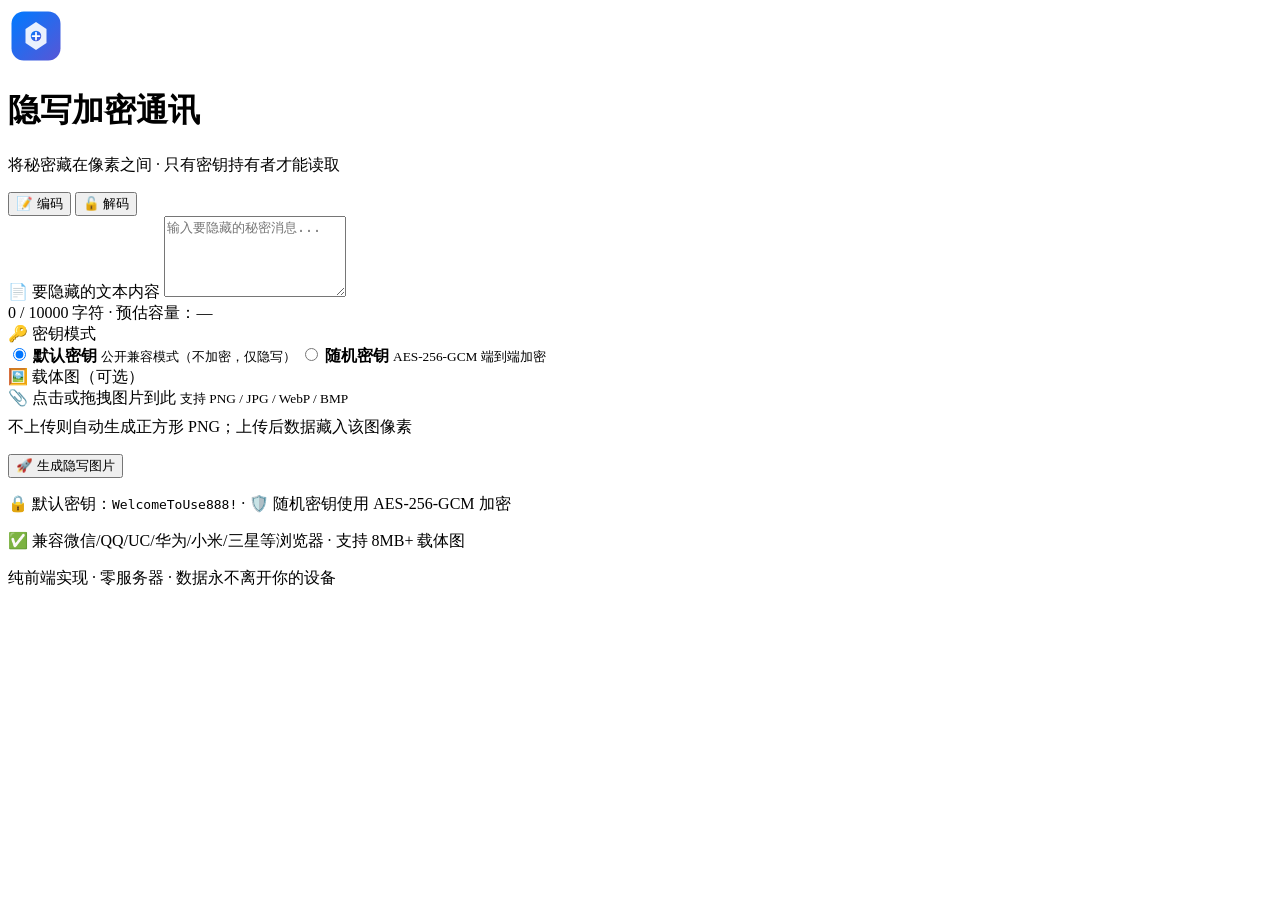
==== index.html @ 0b5b9cfe "🚀 添加 index.html" ====
<!DOCTYPE html>
<html lang="zh-CN">
<head>
    <meta charset="UTF-8">

    <!-- ===== 核心 Viewport（兼容 iOS + Android） ===== -->
    <meta name="viewport" content="width=device-width, initial-scale=1.0, viewport-fit=cover, maximum-scale=5.0, user-scalable=yes">

    <!-- ===== iOS Safari ===== -->
    <meta name="apple-mobile-web-app-capable" content="yes">
    <meta name="apple-mobile-web-app-status-bar-style" content="black-translucent">
    <meta name="apple-mobile-web-app-title" content="隐写工具">
    <meta name="format-detection" content="telephone=no, email=no, address=no">

    <!-- ===== Android Chrome ===== -->
    <meta name="mobile-web-app-capable" content="yes">
    <meta name="theme-color" content="#007AFF" media="(prefers-color-scheme: light)">
    <meta name="theme-color" content="#000000" media="(prefers-color-scheme: dark)">
    <meta name="color-scheme" content="light dark">
    <meta name="application-name" content="隐写加密通讯">
    <meta name="msapplication-TileColor" content="#007AFF">

    <!-- ===== 描述 ===== -->
    <meta name="description" content="将文本数据隐藏到图片像素中的 Web 工具，通过密钥签名体系实现私密通讯">
    <meta name="keywords" content="隐写术,steganography,图片隐写,加密通讯,LSB,AES加密">

    <!-- ===== Open Graph ===== -->
    <meta property="og:title" content="🔐 隐写加密通讯工具">
    <meta property="og:description" content="将秘密藏在像素之间 · 只有密钥持有者才能读取">
    <meta property="og:type" content="website">

    <title>🔐 隐写加密通讯工具</title>

    <!-- ===== PWA 图标 ===== -->
    <link rel="apple-touch-icon" sizes="180x180" href="assets/icon-192.png">
    <link rel="icon" type="image/svg+xml" href="assets/favicon.svg">
    <link rel="alternate icon" type="image/x-icon" href="assets/favicon.ico">
    <link rel="manifest" href="manifest.json">
    <link rel="mask-icon" href="assets/favicon.svg" color="#007AFF">

    <!-- ===== 预加载关键资源 ===== -->
    <link rel="preload" href="css/style.css" as="style">
    <link rel="preload" href="js/crypto.js" as="script">
    <link rel="preload" href="js/stego.js" as="script">
    <link rel="preload" href="js/app.js" as="script">

    <!-- ===== 样式 ===== -->
    <link rel="stylesheet" href="css/style.css">

    <!-- ===== 无脚本降级 ===== -->
    <noscript>
        <style>
            .container::before {
                content: "⚠️ 本工具需要 JavaScript 才能运行，请启用 JavaScript 后刷新页面。";
                display: block;
                padding: 20px;
                background: rgba(255,59,48,0.1);
                border: 2px solid rgba(255,59,48,0.3);
                border-radius: 16px;
                color: #FF3B30;
                font-weight: 600;
                text-align: center;
                margin-bottom: 20px;
            }
            .tabs, .panel { display: none !important; }
        </style>
    </noscript>
</head>
<body>
    <!-- 动态背景光晕 -->
    <div class="ambient-bg" aria-hidden="true">
        <div class="orb orb-1"></div>
        <div class="orb orb-2"></div>
        <div class="orb orb-3"></div>
    </div>

    <main class="container safe-area-top safe-area-bottom">
        <!-- 头部 -->
        <header class="hero">
            <div class="app-icon" aria-hidden="true">
                <svg viewBox="0 0 64 64" width="56" height="56" fill="none" xmlns="http://www.w3.org/2000/svg">
                    <defs>
                        <linearGradient id="iconGrad" x1="0%" y1="0%" x2="100%" y2="100%">
                            <stop offset="0%" style="stop-color:#007AFF"/>
                            <stop offset="100%" style="stop-color:#5856D6"/>
                        </linearGradient>
                    </defs>
                    <rect x="4" y="4" width="56" height="56" rx="14" fill="url(#iconGrad)"/>
                    <path d="M32 16L44 24V40L32 48L20 40V24L32 16Z" fill="rgba(255,255,255,0.9)"/>
                    <circle cx="32" cy="32" r="6" fill="url(#iconGrad)"/>
                    <path d="M32 28V36M28 32H36" stroke="white" stroke-width="2" stroke-linecap="round"/>
                </svg>
            </div>
            <h1>隐写加密通讯</h1>
            <p class="subtitle">将秘密藏在像素之间 · 只有密钥持有者才能读取</p>
        </header>

        <!-- Tab 切换 -->
        <nav class="tabs glass-card" role="tablist" aria-label="功能切换">
            <button class="tab-btn active" data-tab="encode" role="tab" aria-selected="true" aria-controls="panel-encode">
                <span class="tab-icon" aria-hidden="true">📝</span>
                <span class="tab-label">编码</span>
            </button>
            <button class="tab-btn" data-tab="decode" role="tab" aria-selected="false" aria-controls="panel-decode">
                <span class="tab-icon" aria-hidden="true">🔓</span>
                <span class="tab-label">解码</span>
            </button>
        </nav>

        <!-- ===== 编码面板 ===== -->
        <section class="panel active" id="panel-encode" role="tabpanel" aria-labelledby="tab-encode">
            <!-- 消息输入 -->
            <div class="glass-card form-section">
                <div class="form-group">
                    <label for="encode-text">
                        <span class="label-icon" aria-hidden="true">📄</span> 要隐藏的文本内容
                    </label>
                    <textarea id="encode-text" rows="5" placeholder="输入要隐藏的秘密消息..." maxlength="10000" spellcheck="false" autocomplete="off" autocorrect="off" autocapitalize="off"></textarea>
                    <div class="char-count">
                        <span id="char-count">0</span> / <span id="char-max">10000</span> 字符
                        · 预估容量：<span id="capacity-hint">—</span>
                    </div>
                </div>
            </div>

            <!-- 密钥模式 -->
            <div class="glass-card form-section">
                <div class="form-group">
                    <label>
                        <span class="label-icon" aria-hidden="true">🔑</span> 密钥模式
                    </label>
                    <div class="radio-group" role="radiogroup">
                        <label class="radio-item" for="key-default">
                            <input type="radio" name="key-mode" id="key-default" value="default" checked>
                            <span class="radio-text">
                                <strong>默认密钥</strong>
                                <small>公开兼容模式（不加密，仅隐写）</small>
                            </span>
                        </label>
                        <label class="radio-item" for="key-random">
                            <input type="radio" name="key-mode" id="key-random" value="random">
                            <span class="radio-text">
                                <strong>随机密钥</strong>
                                <small>AES-256-GCM 端到端加密</small>
                            </span>
                        </label>
                    </div>
                </div>

                <!-- 随机密钥区域 -->
                <div class="random-key-area" id="random-key-area" hidden>
                    <div class="key-row">
                        <input type="text" id="random-key-value" placeholder="点击生成密钥" readonly autocomplete="off">
                        <button class="btn btn-secondary" id="btn-generate-key" type="button">
                            <span class="btn-icon" aria-hidden="true">🎲</span> 生成
                        </button>
                        <button class="btn btn-secondary" id="btn-copy-key" type="button">
                            <span class="btn-icon" aria-hidden="true">📋</span> 复制
                        </button>
                    </div>
                    <p class="hint">
                        <span class="hint-icon" aria-hidden="true">⚠️</span>
                        请妥善保存此密钥，解密时必须使用相同的密钥。丢失密钥 = 永远无法恢复数据。
                    </p>
                </div>
            </div>

            <!-- 载体图 -->
            <div class="glass-card form-section">
                <div class="form-group">
                    <label>
                        <span class="label-icon" aria-hidden="true">🖼️</span> 载体图（可选）
                    </label>
                    <div class="upload-area" id="carrier-upload" tabindex="0" role="button" aria-label="上传载体图片，点击或拖拽到此处">
                        <div class="upload-placeholder" id="carrier-placeholder">
                            <span class="upload-icon" aria-hidden="true">📎</span>
                            <span class="upload-text">点击或拖拽图片到此</span>
                            <small class="upload-hint">支持 PNG / JPG / WebP / BMP</small>
                        </div>
                        <div class="upload-preview" id="carrier-preview" hidden>
                            <img id="carrier-thumb" alt="载体图预览">
                            <button class="btn-remove" id="btn-remove-carrier" aria-label="移除图片" type="button">✕</button>
                        </div>
                        <input type="file" id="carrier-file" accept="image/png,image/jpeg,image/webp,image/bmp,image/gif" hidden>
                    </div>
                    <p class="hint" style="color: var(--text-secondary); margin-top: 8px;">
                        不上传则自动生成正方形 PNG；上传后数据藏入该图像素
                    </p>
                    <!-- 容量信息 -->
                    <div class="capacity-info" id="capacity-info" hidden>
                        <span class="capacity-label">📊 图片容量：</span>
                        <span class="capacity-value" id="capacity-value">—</span>
                    </div>
                </div>
            </div>

            <!-- 编码按钮 -->
            <button class="btn btn-primary btn-block btn-encode" id="btn-encode" type="button">
                <span class="btn-icon" aria-hidden="true">🚀</span>
                <span class="btn-text">生成隐写图片</span>
            </button>

            <!-- 编码错误 -->
            <div class="error-area" id="encode-error" hidden role="alert"></div>

            <!-- 编码结果 -->
            <div class="glass-card result-area" id="encode-result" hidden>
                <h3>
                    <span aria-hidden="true">✅</span> 生成成功
                </h3>
                <div class="preview-box">
                    <img id="result-preview" alt="生成的隐写图片">
                </div>
                <p class="preview-hint" id="result-hint"></p>
                <div class="result-info" id="result-info"></div>
                <!-- 微信保存提示（仅微信中显示） -->
                <div class="wechat-save-tip" id="wechat-save-tip" hidden>
                    <span aria-hidden="true">💡</span>
                    <strong>微信保存方法：</strong>点击「保存图片」→ 右上角「在浏览器打开」→ 长按图片 → 「保存到相册」
                </div>
                <div class="action-row">
                    <a class="btn btn-primary" id="btn-download" rel="noopener">
                        <span class="btn-icon" aria-hidden="true">💾</span> 保存图片
                    </a>
                    <button class="btn btn-secondary" id="btn-share" hidden type="button">
                        <span class="btn-icon" aria-hidden="true">📤</span> 分享
                    </button>
                </div>
            </div>
        </section>

        <!-- ===== 解码面板 ===== -->
        <section class="panel" id="panel-decode" role="tabpanel" aria-labelledby="tab-decode" hidden>
            <!-- 上传隐写图片 -->
            <div class="glass-card form-section">
                <div class="form-group">
                    <label>
                        <span class="label-icon" aria-hidden="true">🖼️</span> 上传隐写图片
                    </label>
                    <div class="upload-area" id="decode-upload" tabindex="0" role="button" aria-label="上传隐写图片，点击或拖拽到此处">
                        <div class="upload-placeholder" id="decode-placeholder">
                            <span class="upload-icon" aria-hidden="true">📎</span>
                            <span class="upload-text">点击或拖拽隐写图片到此</span>
                            <small class="upload-hint">支持 PNG / JPG / WebP / BMP</small>
                        </div>
                        <div class="upload-preview" id="decode-preview" hidden>
                            <img id="decode-thumb" alt="隐写图片预览">
                            <button class="btn-remove" id="btn-remove-decode" aria-label="移除图片" type="button">✕</button>
                        </div>
                        <input type="file" id="decode-file" accept="image/png,image/jpeg,image/webp,image/bmp,image/gif" hidden>
                    </div>
                </div>
            </div>

            <!-- 密钥输入 -->
            <div class="glass-card form-section">
                <div class="form-group">
                    <label for="decode-key">
                        <span class="label-icon" aria-hidden="true">🔑</span> 密钥（随机密钥模式时必填）
                    </label>
                    <input type="password" id="decode-key" placeholder="如果是随机密钥加密，请输入密钥" autocomplete="off" autocorrect="off" autocapitalize="off">
                </div>
            </div>

            <!-- 解码按钮 -->
            <button class="btn btn-primary btn-block btn-decode" id="btn-decode" type="button">
                <span class="btn-icon" aria-hidden="true">🔍</span>
                <span class="btn-text">开始解析</span>
            </button>

            <!-- 解码错误 -->
            <div class="error-area" id="decode-error" hidden role="alert"></div>

            <!-- 解码结果 -->
            <div class="glass-card result-area" id="decode-result" hidden>
                <h3>
                    <span aria-hidden="true">✅</span> 解析成功
                </h3>
                <div class="text-output-box">
                    <textarea id="decoded-text" rows="6" readonly placeholder="解密后的文本将显示在这里..."></textarea>
                </div>
                <div class="action-row">
                    <button class="btn btn-primary" id="btn-copy-text" type="button">
                        <span class="btn-icon" aria-hidden="true">📋</span> 复制文本
                    </button>
                </div>
            </div>
        </section>

        <!-- Footer -->
        <footer>
            <p>
                <span class="footer-icon" aria-hidden="true">🔒</span>
                默认密钥：<code>WelcomeToUse888!</code>
                <span class="footer-sep">·</span>
                <span class="footer-icon" aria-hidden="true">🛡️</span>
                随机密钥使用 AES-256-GCM 加密
            </p>
            <p class="footer-meta">
                ✅ 兼容微信/QQ/UC/华为/小米/三星等浏览器 · 支持 8MB+ 载体图
            </p>
            <p class="footer-meta">
                纯前端实现 · 零服务器 · 数据永不离开你的设备
            </p>
        </footer>
    </main>

    <!-- Toast 容器 -->
    <div class="toast-container" id="toast-container" aria-live="polite" aria-atomic="true"></div>

    <!-- 加载中遮罩 -->
    <div class="loading-overlay" id="loading-overlay" hidden role="dialog" aria-label="处理中">
        <div class="loading-spinner" aria-hidden="true"></div>
        <p class="loading-text" id="loading-text">处理中...</p>
    </div>

    <!-- Scripts（defer 保证顺序执行） -->
    <script src="js/crypto.js" defer></script>
    <script src="js/stego.js" defer></script>
    <script src="js/app.js" defer></script>
</body>
</html>
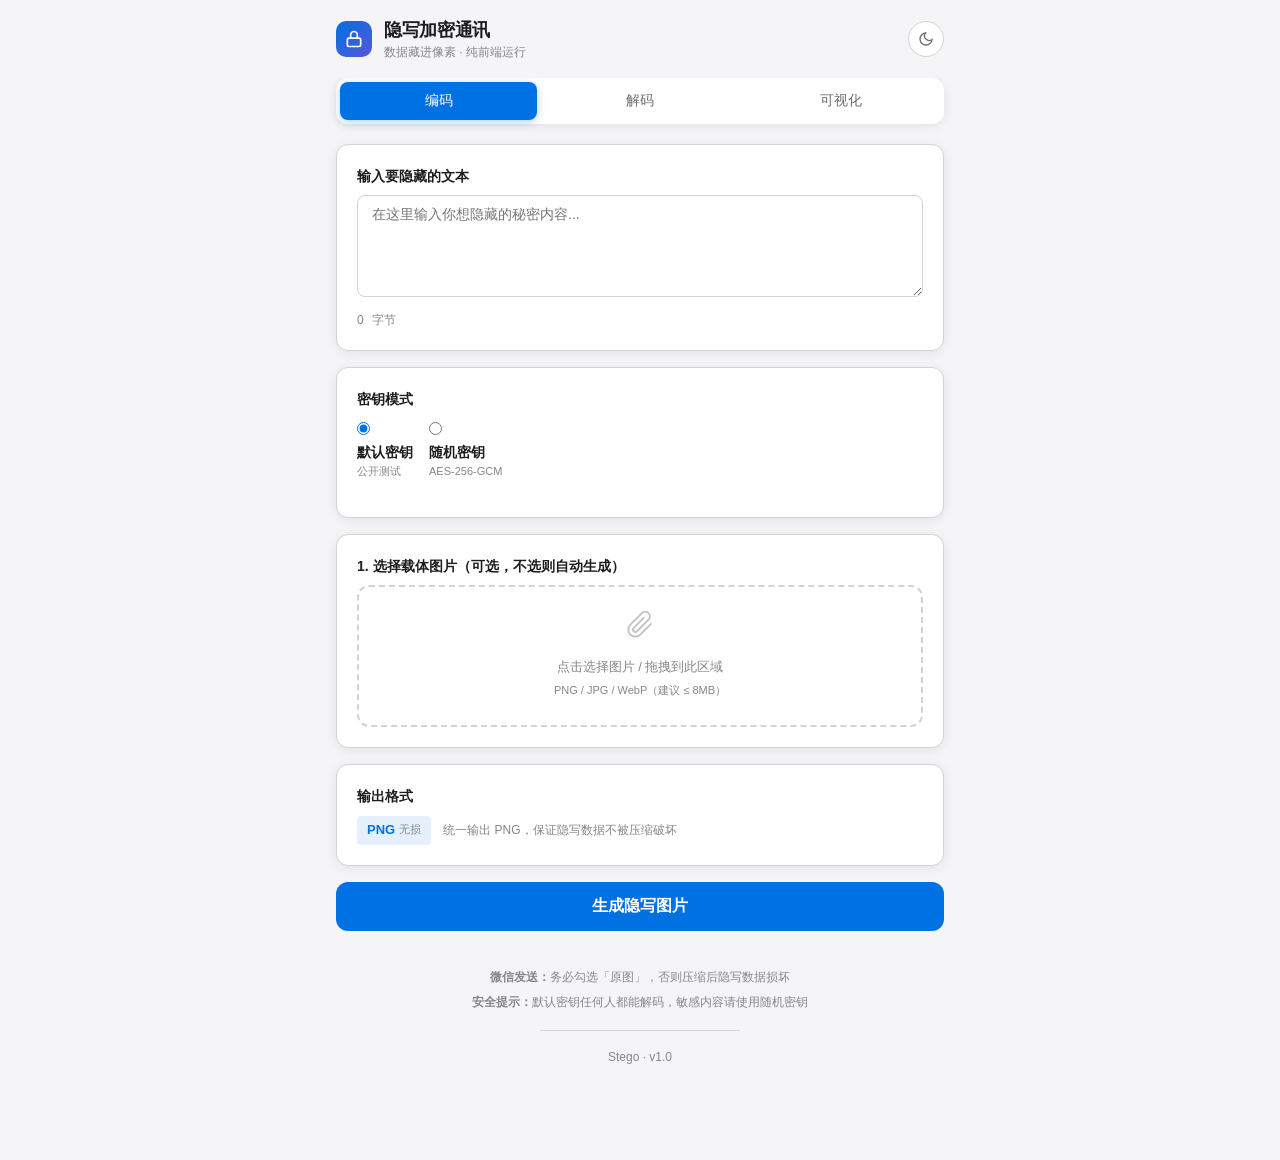
==== commit ba3060bf: "feat: complete rewrite v1.0 — clean architecture, data URL fallback, original download, Apple UI Com" ====
--- a/index.html
+++ b/index.html
@@ -1,322 +1,207 @@
 <!DOCTYPE html>
 <html lang="zh-CN">
 <head>
-    <meta charset="UTF-8">
-
-    <!-- ===== 核心 Viewport（兼容 iOS + Android） ===== -->
-    <meta name="viewport" content="width=device-width, initial-scale=1.0, viewport-fit=cover, maximum-scale=5.0, user-scalable=yes">
-
-    <!-- ===== iOS Safari ===== -->
-    <meta name="apple-mobile-web-app-capable" content="yes">
-    <meta name="apple-mobile-web-app-status-bar-style" content="black-translucent">
-    <meta name="apple-mobile-web-app-title" content="隐写工具">
-    <meta name="format-detection" content="telephone=no, email=no, address=no">
-
-    <!-- ===== Android Chrome ===== -->
-    <meta name="mobile-web-app-capable" content="yes">
-    <meta name="theme-color" content="#007AFF" media="(prefers-color-scheme: light)">
-    <meta name="theme-color" content="#000000" media="(prefers-color-scheme: dark)">
-    <meta name="color-scheme" content="light dark">
-    <meta name="application-name" content="隐写加密通讯">
-    <meta name="msapplication-TileColor" content="#007AFF">
-
-    <!-- ===== 描述 ===== -->
-    <meta name="description" content="将文本数据隐藏到图片像素中的 Web 工具，通过密钥签名体系实现私密通讯">
-    <meta name="keywords" content="隐写术,steganography,图片隐写,加密通讯,LSB,AES加密">
-
-    <!-- ===== Open Graph ===== -->
-    <meta property="og:title" content="🔐 隐写加密通讯工具">
-    <meta property="og:description" content="将秘密藏在像素之间 · 只有密钥持有者才能读取">
-    <meta property="og:type" content="website">
-
-    <title>🔐 隐写加密通讯工具</title>
-
-    <!-- ===== PWA 图标 ===== -->
-    <link rel="apple-touch-icon" sizes="180x180" href="assets/icon-192.png">
-    <link rel="icon" type="image/svg+xml" href="assets/favicon.svg">
-    <link rel="alternate icon" type="image/x-icon" href="assets/favicon.ico">
-    <link rel="manifest" href="manifest.json">
-    <link rel="mask-icon" href="assets/favicon.svg" color="#007AFF">
-
-    <!-- ===== 预加载关键资源 ===== -->
-    <link rel="preload" href="css/style.css" as="style">
-    <link rel="preload" href="js/crypto.js" as="script">
-    <link rel="preload" href="js/stego.js" as="script">
-    <link rel="preload" href="js/app.js" as="script">
-
-    <!-- ===== 样式 ===== -->
-    <link rel="stylesheet" href="css/style.css">
-
-    <!-- ===== 无脚本降级 ===== -->
-    <noscript>
-        <style>
-            .container::before {
-                content: "⚠️ 本工具需要 JavaScript 才能运行，请启用 JavaScript 后刷新页面。";
-                display: block;
-                padding: 20px;
-                background: rgba(255,59,48,0.1);
-                border: 2px solid rgba(255,59,48,0.3);
-                border-radius: 16px;
-                color: #FF3B30;
-                font-weight: 600;
-                text-align: center;
-                margin-bottom: 20px;
-            }
-            .tabs, .panel { display: none !important; }
-        </style>
-    </noscript>
+<meta charset="UTF-8">
+<meta name="viewport" content="width=device-width, initial-scale=1.0, maximum-scale=5.0, viewport-fit=cover">
+<meta name="theme-color" content="#f5f5f7" media="(prefers-color-scheme: light)">
+<meta name="theme-color" content="#000000" media="(prefers-color-scheme: dark)">
+<meta name="description" content="把秘密文本藏进图片像素，纯前端运行，数据不出浏览器">
+<meta name="apple-mobile-web-app-capable" content="yes">
+<meta name="apple-mobile-web-app-status-bar-style" content="black-translucent">
+<title>隐写加密通讯</title>
+<link rel="icon" href="icons/favicon.svg" type="image/svg+xml">
+<link rel="apple-touch-icon" href="icons/icon-192.png">
+<link rel="stylesheet" href="css/style.css">
 </head>
 <body>
-    <!-- 动态背景光晕 -->
-    <div class="ambient-bg" aria-hidden="true">
-        <div class="orb orb-1"></div>
-        <div class="orb orb-2"></div>
-        <div class="orb orb-3"></div>
-    </div>
-
-    <main class="container safe-area-top safe-area-bottom">
-        <!-- 头部 -->
-        <header class="hero">
-            <div class="app-icon" aria-hidden="true">
-                <svg viewBox="0 0 64 64" width="56" height="56" fill="none" xmlns="http://www.w3.org/2000/svg">
-                    <defs>
-                        <linearGradient id="iconGrad" x1="0%" y1="0%" x2="100%" y2="100%">
-                            <stop offset="0%" style="stop-color:#007AFF"/>
-                            <stop offset="100%" style="stop-color:#5856D6"/>
-                        </linearGradient>
-                    </defs>
-                    <rect x="4" y="4" width="56" height="56" rx="14" fill="url(#iconGrad)"/>
-                    <path d="M32 16L44 24V40L32 48L20 40V24L32 16Z" fill="rgba(255,255,255,0.9)"/>
-                    <circle cx="32" cy="32" r="6" fill="url(#iconGrad)"/>
-                    <path d="M32 28V36M28 32H36" stroke="white" stroke-width="2" stroke-linecap="round"/>
-                </svg>
-            </div>
-            <h1>隐写加密通讯</h1>
-            <p class="subtitle">将秘密藏在像素之间 · 只有密钥持有者才能读取</p>
-        </header>
-
-        <!-- Tab 切换 -->
-        <nav class="tabs glass-card" role="tablist" aria-label="功能切换">
-            <button class="tab-btn active" data-tab="encode" role="tab" aria-selected="true" aria-controls="panel-encode">
-                <span class="tab-icon" aria-hidden="true">📝</span>
-                <span class="tab-label">编码</span>
-            </button>
-            <button class="tab-btn" data-tab="decode" role="tab" aria-selected="false" aria-controls="panel-decode">
-                <span class="tab-icon" aria-hidden="true">🔓</span>
-                <span class="tab-label">解码</span>
-            </button>
-        </nav>
-
-        <!-- ===== 编码面板 ===== -->
-        <section class="panel active" id="panel-encode" role="tabpanel" aria-labelledby="tab-encode">
-            <!-- 消息输入 -->
-            <div class="glass-card form-section">
-                <div class="form-group">
-                    <label for="encode-text">
-                        <span class="label-icon" aria-hidden="true">📄</span> 要隐藏的文本内容
-                    </label>
-                    <textarea id="encode-text" rows="5" placeholder="输入要隐藏的秘密消息..." maxlength="10000" spellcheck="false" autocomplete="off" autocorrect="off" autocapitalize="off"></textarea>
-                    <div class="char-count">
-                        <span id="char-count">0</span> / <span id="char-max">10000</span> 字符
-                        · 预估容量：<span id="capacity-hint">—</span>
-                    </div>
-                </div>
-            </div>
-
-            <!-- 密钥模式 -->
-            <div class="glass-card form-section">
-                <div class="form-group">
-                    <label>
-                        <span class="label-icon" aria-hidden="true">🔑</span> 密钥模式
-                    </label>
-                    <div class="radio-group" role="radiogroup">
-                        <label class="radio-item" for="key-default">
-                            <input type="radio" name="key-mode" id="key-default" value="default" checked>
-                            <span class="radio-text">
-                                <strong>默认密钥</strong>
-                                <small>公开兼容模式（不加密，仅隐写）</small>
-                            </span>
-                        </label>
-                        <label class="radio-item" for="key-random">
-                            <input type="radio" name="key-mode" id="key-random" value="random">
-                            <span class="radio-text">
-                                <strong>随机密钥</strong>
-                                <small>AES-256-GCM 端到端加密</small>
-                            </span>
-                        </label>
-                    </div>
-                </div>
-
-                <!-- 随机密钥区域 -->
-                <div class="random-key-area" id="random-key-area" hidden>
-                    <div class="key-row">
-                        <input type="text" id="random-key-value" placeholder="点击生成密钥" readonly autocomplete="off">
-                        <button class="btn btn-secondary" id="btn-generate-key" type="button">
-                            <span class="btn-icon" aria-hidden="true">🎲</span> 生成
-                        </button>
-                        <button class="btn btn-secondary" id="btn-copy-key" type="button">
-                            <span class="btn-icon" aria-hidden="true">📋</span> 复制
-                        </button>
-                    </div>
-                    <p class="hint">
-                        <span class="hint-icon" aria-hidden="true">⚠️</span>
-                        请妥善保存此密钥，解密时必须使用相同的密钥。丢失密钥 = 永远无法恢复数据。
-                    </p>
-                </div>
-            </div>
-
-            <!-- 载体图 -->
-            <div class="glass-card form-section">
-                <div class="form-group">
-                    <label>
-                        <span class="label-icon" aria-hidden="true">🖼️</span> 载体图（可选）
-                    </label>
-                    <div class="upload-area" id="carrier-upload" tabindex="0" role="button" aria-label="上传载体图片，点击或拖拽到此处">
-                        <div class="upload-placeholder" id="carrier-placeholder">
-                            <span class="upload-icon" aria-hidden="true">📎</span>
-                            <span class="upload-text">点击或拖拽图片到此</span>
-                            <small class="upload-hint">支持 PNG / JPG / WebP / BMP</small>
-                        </div>
-                        <div class="upload-preview" id="carrier-preview" hidden>
-                            <img id="carrier-thumb" alt="载体图预览">
-                            <button class="btn-remove" id="btn-remove-carrier" aria-label="移除图片" type="button">✕</button>
-                        </div>
-                        <input type="file" id="carrier-file" accept="image/png,image/jpeg,image/webp,image/bmp,image/gif" hidden>
-                    </div>
-                    <p class="hint" style="color: var(--text-secondary); margin-top: 8px;">
-                        不上传则自动生成正方形 PNG；上传后数据藏入该图像素
-                    </p>
-                    <!-- 容量信息 -->
-                    <div class="capacity-info" id="capacity-info" hidden>
-                        <span class="capacity-label">📊 图片容量：</span>
-                        <span class="capacity-value" id="capacity-value">—</span>
-                    </div>
-                </div>
-            </div>
-
-            <!-- 编码按钮 -->
-            <button class="btn btn-primary btn-block btn-encode" id="btn-encode" type="button">
-                <span class="btn-icon" aria-hidden="true">🚀</span>
-                <span class="btn-text">生成隐写图片</span>
-            </button>
-
-            <!-- 编码错误 -->
-            <div class="error-area" id="encode-error" hidden role="alert"></div>
-
-            <!-- 编码结果 -->
-            <div class="glass-card result-area" id="encode-result" hidden>
-                <h3>
-                    <span aria-hidden="true">✅</span> 生成成功
-                </h3>
-                <div class="preview-box">
-                    <img id="result-preview" alt="生成的隐写图片">
-                </div>
-                <p class="preview-hint" id="result-hint"></p>
-                <div class="result-info" id="result-info"></div>
-                <!-- 微信保存提示（仅微信中显示） -->
-                <div class="wechat-save-tip" id="wechat-save-tip" hidden>
-                    <span aria-hidden="true">💡</span>
-                    <strong>微信保存方法：</strong>点击「保存图片」→ 右上角「在浏览器打开」→ 长按图片 → 「保存到相册」
-                </div>
-                <div class="action-row">
-                    <a class="btn btn-primary" id="btn-download" rel="noopener">
-                        <span class="btn-icon" aria-hidden="true">💾</span> 保存图片
-                    </a>
-                    <button class="btn btn-secondary" id="btn-share" hidden type="button">
-                        <span class="btn-icon" aria-hidden="true">📤</span> 分享
-                    </button>
-                </div>
-            </div>
-        </section>
-
-        <!-- ===== 解码面板 ===== -->
-        <section class="panel" id="panel-decode" role="tabpanel" aria-labelledby="tab-decode" hidden>
-            <!-- 上传隐写图片 -->
-            <div class="glass-card form-section">
-                <div class="form-group">
-                    <label>
-                        <span class="label-icon" aria-hidden="true">🖼️</span> 上传隐写图片
-                    </label>
-                    <div class="upload-area" id="decode-upload" tabindex="0" role="button" aria-label="上传隐写图片，点击或拖拽到此处">
-                        <div class="upload-placeholder" id="decode-placeholder">
-                            <span class="upload-icon" aria-hidden="true">📎</span>
-                            <span class="upload-text">点击或拖拽隐写图片到此</span>
-                            <small class="upload-hint">支持 PNG / JPG / WebP / BMP</small>
-                        </div>
-                        <div class="upload-preview" id="decode-preview" hidden>
-                            <img id="decode-thumb" alt="隐写图片预览">
-                            <button class="btn-remove" id="btn-remove-decode" aria-label="移除图片" type="button">✕</button>
-                        </div>
-                        <input type="file" id="decode-file" accept="image/png,image/jpeg,image/webp,image/bmp,image/gif" hidden>
-                    </div>
-                </div>
-            </div>
-
-            <!-- 密钥输入 -->
-            <div class="glass-card form-section">
-                <div class="form-group">
-                    <label for="decode-key">
-                        <span class="label-icon" aria-hidden="true">🔑</span> 密钥（随机密钥模式时必填）
-                    </label>
-                    <input type="password" id="decode-key" placeholder="如果是随机密钥加密，请输入密钥" autocomplete="off" autocorrect="off" autocapitalize="off">
-                </div>
-            </div>
-
-            <!-- 解码按钮 -->
-            <button class="btn btn-primary btn-block btn-decode" id="btn-decode" type="button">
-                <span class="btn-icon" aria-hidden="true">🔍</span>
-                <span class="btn-text">开始解析</span>
-            </button>
-
-            <!-- 解码错误 -->
-            <div class="error-area" id="decode-error" hidden role="alert"></div>
-
-            <!-- 解码结果 -->
-            <div class="glass-card result-area" id="decode-result" hidden>
-                <h3>
-                    <span aria-hidden="true">✅</span> 解析成功
-                </h3>
-                <div class="text-output-box">
-                    <textarea id="decoded-text" rows="6" readonly placeholder="解密后的文本将显示在这里..."></textarea>
-                </div>
-                <div class="action-row">
-                    <button class="btn btn-primary" id="btn-copy-text" type="button">
-                        <span class="btn-icon" aria-hidden="true">📋</span> 复制文本
-                    </button>
-                </div>
-            </div>
-        </section>
-
-        <!-- Footer -->
-        <footer>
-            <p>
-                <span class="footer-icon" aria-hidden="true">🔒</span>
-                默认密钥：<code>WelcomeToUse888!</code>
-                <span class="footer-sep">·</span>
-                <span class="footer-icon" aria-hidden="true">🛡️</span>
-                随机密钥使用 AES-256-GCM 加密
-            </p>
-            <p class="footer-meta">
-                ✅ 兼容微信/QQ/UC/华为/小米/三星等浏览器 · 支持 8MB+ 载体图
-            </p>
-            <p class="footer-meta">
-                纯前端实现 · 零服务器 · 数据永不离开你的设备
-            </p>
-        </footer>
-    </main>
-
-    <!-- Toast 容器 -->
-    <div class="toast-container" id="toast-container" aria-live="polite" aria-atomic="true"></div>
-
-    <!-- 加载中遮罩 -->
-    <div class="loading-overlay" id="loading-overlay" hidden role="dialog" aria-label="处理中">
-        <div class="loading-spinner" aria-hidden="true"></div>
-        <p class="loading-text" id="loading-text">处理中...</p>
-    </div>
-
-    <!-- Scripts（defer 保证顺序执行） -->
-    <script src="js/crypto.js" defer></script>
-    <script src="js/stego.js" defer></script>
-    <script src="js/app.js" defer></script>
+<div class="app">
+
+  <header>
+    <div class="logo" aria-hidden="true">
+      <svg width="20" height="20" viewBox="0 0 24 24" fill="none" stroke="currentColor" stroke-width="2" stroke-linecap="round" stroke-linejoin="round"><rect x="4" y="11" width="16" height="10" rx="2"/><path d="M8 11V7a4 4 0 0 1 8 0v4"/></svg>
+    </div>
+    <div style="flex:1;min-width:0">
+      <h1>隐写加密通讯</h1>
+      <p class="subtitle">数据藏进像素 · 纯前端运行</p>
+    </div>
+    <button class="theme-toggle" id="themeToggle" title="切换主题" aria-label="切换深色/浅色">
+      <svg class="icon-sun" width="16" height="16" viewBox="0 0 24 24" fill="none" stroke="currentColor" stroke-width="2"><circle cx="12" cy="12" r="4"/><path d="M12 2v2M12 20v2M4.93 4.93l1.41 1.41M17.66 17.66l1.41 1.41M2 12h2M20 12h2M4.93 19.07l1.41-1.41M17.66 6.34l1.41-1.41"/></svg>
+      <svg class="icon-moon" width="16" height="16" viewBox="0 0 24 24" fill="none" stroke="currentColor" stroke-width="2"><path d="M21 12.79A9 9 0 1 1 11.21 3 7 7 0 0 0 21 12.79z"/></svg>
+    </button>
+  </header>
+
+  <div class="tabs" role="tablist">
+    <button class="tab active" data-tab="encode" role="tab">编码</button>
+    <button class="tab" data-tab="decode" role="tab">解码</button>
+    <button class="tab" data-tab="visualize" role="tab">可视化</button>
+  </div>
+
+  <!-- ===== ENCODE ===== -->
+  <section class="tab-panel active" id="encodePanel">
+    <div class="card">
+      <label>输入要隐藏的文本</label>
+      <textarea id="encodeText" placeholder="在这里输入你想隐藏的秘密内容..." rows="5"></textarea>
+      <div class="char-count"><span id="textByteCount">0</span> 字节</div>
+    </div>
+
+    <div class="card">
+      <label>密钥模式</label>
+      <div class="key-row">
+        <label class="radio-item"><input type="radio" name="keyMode" value="default" checked><span class="radio-label">默认密钥 <small>公开测试</small></span></label>
+        <label class="radio-item"><input type="radio" name="keyMode" value="random"><span class="radio-label">随机密钥 <small>AES-256-GCM</small></span></label>
+      </div>
+      <div class="key-input-row" id="randomKeyOptions" style="display:none">
+        <label class="radio-item compact"><input type="radio" name="customKey" value="auto" checked><span class="radio-label">自动生成</span></label>
+        <label class="radio-item compact"><input type="radio" name="customKey" value="manual"><span class="radio-label">手动输入</span></label>
+        <input type="text" id="keyInput" class="key-input" placeholder="输入密钥（≥4 字符）" style="display:none" autocomplete="off">
+        <div style="display:flex;gap:6px;margin-top:6px">
+          <button class="btn btn-copy btn-small" id="copyKeyBtn" style="display:none">复制密钥</button>
+          <button class="btn btn-secondary btn-small" id="newKeyBtn" style="display:none">换一个</button>
+        </div>
+      </div>
+    </div>
+
+    <div class="card">
+      <label>1. 选择载体图片（可选，不选则自动生成）</label>
+      <div class="upload-area" id="encodeDropzone">
+        <input type="file" id="encodeImageInput" accept="image/*" hidden>
+        <div class="upload-hint" id="encodeHint">
+          <span class="upload-icon-svg"><svg width="28" height="28" viewBox="0 0 24 24" fill="none" stroke="currentColor" stroke-width="1.6" stroke-linecap="round"><path d="M21.4 11.05 12.25 20.2a6 6 0 0 1-8.5-8.5l9.9-9.9a4 4 0 0 1 5.65 5.66l-9.9 9.9a2 2 0 0 1-2.83-2.83l8.49-8.48"/></svg></span>
+          点击选择图片 / 拖拽到此区域<br><small>PNG / JPG / WebP（建议 ≤ 8MB）</small>
+        </div>
+        <div id="encodePreview" style="display:none"></div>
+        <button type="button" class="carrier-clear" id="carrierClear">×</button>
+      </div>
+    </div>
+
+    <div class="card">
+      <label>输出格式</label>
+      <div class="format-info">
+        <span class="format-badge">PNG <small>无损</small></span>
+        <span class="format-note">统一输出 PNG，保证隐写数据不被压缩破坏</span>
+      </div>
+    </div>
+
+    <button class="btn btn-primary btn-block btn-large" id="encodeBtn">生成隐写图片</button>
+
+    <div class="progress-wrap" id="encodeProgress">
+      <div class="progress-track"><div class="progress-fill" id="progressFill"></div></div>
+      <div class="progress-text"><span id="progressStage">准备中...</span><span id="progressPct"></span></div>
+    </div>
+
+    <div class="result-area" id="encodeResult" style="display:none">
+      <div class="card">
+        <label>生成信息</label>
+        <div class="info-grid" id="encodeInfo"></div>
+      </div>
+      <div class="card" id="keyCard" style="display:none">
+        <label>密钥（请妥善保管）</label>
+        <div class="key-display">
+          <code id="resultKey"></code>
+          <button class="btn btn-copy btn-small" id="btnCopyKeyResult" onclick="navigator.clipboard.writeText(this.previousElementSibling.textContent).then(()=>{this.textContent='已复制';setTimeout(()=>this.textContent='复制',1500)})">复制</button>
+        </div>
+        <span class="hint" style="color:var(--danger);margin-top:8px">⚠ 此密钥是解密的唯一凭证，丢失将无法恢复</span>
+      </div>
+      <div class="card">
+        <label>隐写图片预览（LSB 隐写，肉眼零变化）</label>
+        <div class="preview-wrapper"><img id="resultImage" class="result-image" alt="隐写图片"></div>
+        <div class="preview-note">实际尺寸：<span id="resultSize"></span></div>
+      </div>
+      <div class="card">
+        <label>载体原图（未压缩，长按或右键保存）</label>
+        <div class="preview-wrapper original-wrap"><img id="resultImageOriginal" class="result-image" alt="载体原图"></div>
+        <div class="preview-note">↑ 你上传的原始文件</div>
+        <button class="btn btn-success btn-small" id="btnDownloadOriginal" style="margin-top:8px">下载原图</button>
+      </div>
+      <div class="btn-row">
+        <button class="btn btn-success" id="btnDownload" style="flex:2">保存隐写图片</button>
+        <button class="btn btn-primary" id="btnOpenImage" style="flex:1">打开图片</button>
+      </div>
+
+      <div class="ios-tip" id="iosTip"><strong>iOS 用户：</strong>长按上方图片 → 选择「存储到照片」即可保存</div>
+      <div class="wechat-tip" id="wechatTip"><strong>微信用户：</strong>发送时务必勾选「<strong>原图</strong>」，否则压缩后数据丢失</div>
+    </div>
+  </section>
+
+  <!-- ===== DECODE ===== -->
+  <section class="tab-panel" id="decodePanel">
+    <div class="card">
+      <label>1. 上传隐写图片</label>
+      <div class="upload-area" id="decodeDropzone">
+        <input type="file" id="decodeImageInput" accept="image/*" hidden>
+        <div class="upload-hint" id="decodeHint">
+          <span class="upload-icon-svg"><svg width="28" height="28" viewBox="0 0 24 24" fill="none" stroke="currentColor" stroke-width="1.6" stroke-linecap="round"><path d="M21.4 11.05 12.25 20.2a6 6 0 0 1-8.5-8.5l9.9-9.9a4 4 0 0 1 5.65 5.66l-9.9 9.9a2 2 0 0 1-2.83-2.83l8.49-8.48"/></svg></span>
+          点击 / 粘贴 / 拖拽隐写图片<br><small>支持 PNG 等无损格式</small>
+        </div>
+        <div id="decodePreview" style="display:none"></div>
+      </div>
+    </div>
+
+    <div class="card">
+      <label>2. 解密密钥</label>
+      <div class="key-row">
+        <label class="radio-item"><input type="radio" name="decodeKeyMode" value="default" checked><span class="radio-label">默认密钥</span></label>
+        <label class="radio-item"><input type="radio" name="decodeKeyMode" value="custom"><span class="radio-label">自定义密钥</span></label>
+      </div>
+      <input type="text" id="decodeKeyInput" class="key-input" placeholder="输入密钥" style="display:none" autocomplete="off">
+      <button class="btn btn-copy btn-small" id="pasteKeyBtn" style="display:none;margin-top:6px">粘贴密钥</button>
+    </div>
+
+    <button class="btn btn-primary btn-block btn-large" id="decodeBtn">提取隐藏文本</button>
+
+    <div class="progress-wrap" id="decodeProgress">
+      <div class="progress-track"><div class="progress-fill" id="progressFillD"></div></div>
+      <div class="progress-text"><span id="progressStageD">提取中...</span></div>
+    </div>
+
+    <div class="error-area" id="decodeError">
+      <div class="error-icon"><svg width="32" height="32" viewBox="0 0 24 24" fill="none" stroke="currentColor" stroke-width="1.8"><circle cx="12" cy="12" r="10"/><line x1="12" y1="8" x2="12" y2="12"/><circle cx="12" cy="16" r="0.5" fill="currentColor"/></svg></div>
+      <p id="errorMessage"></p>
+    </div>
+
+    <div class="result-area" id="decodeResult" style="display:none">
+      <div class="card">
+        <label>提取结果</label>
+        <div class="text-output" id="decodeText"></div>
+        <div id="decodeMeta" style="margin-top:8px;font-size:12px;color:var(--text-tertiary)"></div>
+        <button class="btn btn-copy btn-block" id="copyResultBtn" style="margin-top:10px">复制文本</button>
+      </div>
+    </div>
+  </section>
+
+  <!-- ===== VISUALIZE ===== -->
+  <section class="tab-panel" id="visualizePanel">
+    <div class="card">
+      <label>上传隐写图片进行 LSB 分析</label>
+      <div class="upload-area" id="vizDropzone">
+        <input type="file" id="vizImageInput" accept="image/*" hidden>
+        <div class="upload-hint" id="vizHint">
+          <span class="upload-icon-svg"><svg width="28" height="28" viewBox="0 0 24 24" fill="none" stroke="currentColor" stroke-width="1.6" stroke-linecap="round"><circle cx="11" cy="11" r="8"/><line x1="21" y1="21" x2="16.65" y2="16.65"/></svg></span>
+          点击或拖拽图片<br><small>将展示 LSB 平面图</small>
+        </div>
+        <div id="vizPreview" style="display:none"></div>
+      </div>
+    </div>
+
+    <div class="card" id="vizResult" style="display:none">
+      <label>LSB 平面图（最低有效位放大）</label>
+      <div class="preview-wrapper"><canvas id="lsbCanvas" class="viz-canvas"></canvas></div>
+      <div class="preview-note">每个像素的 LSB 被放大到 0-255 显示</div>
+    </div>
+  </section>
+
+  <footer class="page-footer">
+    <p class="footer-line"><strong>微信发送：</strong>务必勾选「原图」，否则压缩后隐写数据损坏</p>
+    <p class="footer-line"><strong>安全提示：</strong>默认密钥任何人都能解码，敏感内容请使用随机密钥</p>
+    <div class="footer-divider"></div>
+    <p class="footer-brand">Stego · v1.0</p>
+  </footer>
+</div>
+
+<div class="toast" id="toast"></div>
+
+<script src="js/crypto.js"></script>
+<script src="js/stego.js"></script>
+<script src="js/app.js"></script>
 </body>
 </html>
--- a/css/style.css
+++ b/css/style.css
@@ -0,0 +1,355 @@
+/* style.css — Clean Apple-style UI */
+:root {
+  --accent: #0071e3;
+  --accent-hover: #005ecb;
+  --bg: #f5f5f7;
+  --surface: #ffffff;
+  --text: #1d1d1f;
+  --text-secondary: #6e6e73;
+  --text-tertiary: #86868b;
+  --border: #d2d2d7;
+  --danger: #ff3b30;
+  --success: #34c759;
+  --radius: 12px;
+  --radius-sm: 8px;
+  --shadow: 0 2px 12px rgba(0,0,0,0.08);
+  --shadow-lg: 0 8px 30px rgba(0,0,0,0.12);
+}
+
+[data-theme="dark"] {
+  --bg: #000000;
+  --surface: #1c1c1e;
+  --text: #f5f5f7;
+  --text-secondary: #98989d;
+  --text-tertiary: #636366;
+  --border: #38383a;
+  --shadow: 0 2px 12px rgba(0,0,0,0.3);
+  --shadow-lg: 0 8px 30px rgba(0,0,0,0.4);
+}
+
+* { margin: 0; padding: 0; box-sizing: border-box; }
+
+body {
+  font-family: -apple-system, BlinkMacSystemFont, "SF Pro Text", "Segoe UI", Roboto, "PingFang SC", "Microsoft YaHei", sans-serif;
+  background: var(--bg);
+  color: var(--text);
+  line-height: 1.6;
+  -webkit-font-smoothing: antialiased;
+  min-height: 100vh;
+}
+
+a { color: var(--accent); text-decoration: none; }
+a:hover { text-decoration: underline; }
+
+.app {
+  max-width: 640px;
+  margin: 0 auto;
+  padding: 0 16px 60px;
+}
+
+/* Header */
+header {
+  display: flex;
+  align-items: center;
+  gap: 12px;
+  padding: 16px 0;
+  position: sticky;
+  top: 0;
+  z-index: 100;
+  background: var(--bg);
+}
+header .logo {
+  width: 36px; height: 36px;
+  background: linear-gradient(135deg, var(--accent), #5856d6);
+  border-radius: 10px;
+  display: flex; align-items: center; justify-content: center;
+  color: white;
+  flex-shrink: 0;
+}
+header h1 { font-size: 18px; font-weight: 700; letter-spacing: -0.02em; }
+header .subtitle { font-size: 12px; color: var(--text-tertiary); margin-top: -2px; }
+
+.theme-toggle {
+  width: 36px; height: 36px;
+  border: 1px solid var(--border);
+  border-radius: 50%;
+  background: var(--surface);
+  color: var(--text-secondary);
+  cursor: pointer;
+  display: flex; align-items: center; justify-content: center;
+  transition: all 0.2s;
+  flex-shrink: 0;
+}
+.theme-toggle:hover { background: var(--accent); color: white; border-color: var(--accent); }
+[data-theme="dark"] .icon-sun { display: block; }
+[data-theme="dark"] .icon-moon { display: none; }
+[data-theme="light"] .icon-sun, :root:not([data-theme]) .icon-sun { display: none; }
+[data-theme="light"] .icon-moon, :root:not([data-theme]) .icon-moon { display: block; }
+
+/* Tabs */
+.tabs {
+  display: flex;
+  gap: 4px;
+  background: var(--surface);
+  border-radius: var(--radius);
+  padding: 4px;
+  margin-bottom: 20px;
+  box-shadow: var(--shadow);
+}
+.tab {
+  flex: 1;
+  padding: 10px 16px;
+  border: none;
+  background: transparent;
+  border-radius: var(--radius-sm);
+  font-size: 14px;
+  font-weight: 500;
+  color: var(--text-secondary);
+  cursor: pointer;
+  transition: all 0.2s;
+  display: flex;
+  align-items: center;
+  justify-content: center;
+  gap: 6px;
+}
+.tab:hover { color: var(--text); }
+.tab.active {
+  background: var(--accent);
+  color: white;
+  box-shadow: 0 2px 8px rgba(0,113,227,0.3);
+}
+
+/* Tab panels */
+.tab-panel { display: none; }
+.tab-panel.active { display: block; }
+
+/* Cards */
+.card {
+  background: var(--surface);
+  border-radius: var(--radius);
+  padding: 20px;
+  margin-bottom: 16px;
+  box-shadow: var(--shadow);
+  border: 1px solid var(--border);
+}
+.card label {
+  display: block;
+  font-size: 14px;
+  font-weight: 600;
+  margin-bottom: 8px;
+  color: var(--text);
+}
+.card small { color: var(--text-tertiary); font-weight: 400; font-size: 11px; }
+
+/* Inputs */
+textarea, input[type="text"], input[type="password"], input[type="url"] {
+  width: 100%;
+  padding: 10px 14px;
+  border: 1.5px solid var(--border);
+  border-radius: var(--radius-sm);
+  font-size: 14px;
+  font-family: inherit;
+  background: var(--surface);
+  color: var(--text);
+  outline: none;
+  transition: border-color 0.2s;
+  resize: vertical;
+}
+textarea:focus, input:focus { border-color: var(--accent); }
+textarea { min-height: 100px; }
+
+/* Buttons */
+.btn {
+  display: inline-flex;
+  align-items: center;
+  justify-content: center;
+  gap: 6px;
+  padding: 10px 20px;
+  border: none;
+  border-radius: var(--radius-sm);
+  font-size: 14px;
+  font-weight: 600;
+  cursor: pointer;
+  transition: all 0.2s;
+  text-decoration: none;
+}
+.btn-primary { background: var(--accent); color: white; }
+.btn-primary:hover { background: var(--accent-hover); transform: translateY(-1px); box-shadow: 0 4px 12px rgba(0,113,227,0.3); }
+.btn-secondary { background: transparent; color: var(--accent); border: 1.5px solid var(--accent); }
+.btn-secondary:hover { background: rgba(0,113,227,0.08); }
+.btn-success { background: var(--success); color: white; }
+.btn-success:hover { background: #2db84d; }
+.btn-copy { background: var(--surface); color: var(--accent); border: 1px solid var(--border); }
+.btn-copy:hover { background: rgba(0,113,227,0.08); }
+.btn-block { width: 100%; }
+.btn-large { padding: 14px 24px; font-size: 16px; border-radius: var(--radius); }
+.btn-small { padding: 6px 12px; font-size: 12px; }
+.btn-icon { flex-shrink: 0; }
+
+/* Upload area */
+.upload-area {
+  border: 2px dashed var(--border);
+  border-radius: var(--radius);
+  padding: 24px;
+  text-align: center;
+  cursor: pointer;
+  transition: all 0.2s;
+  position: relative;
+  background: var(--surface);
+}
+.upload-area:hover, .upload-area.drag-over {
+  border-color: var(--accent);
+  background: rgba(0,113,227,0.04);
+}
+.upload-hint { color: var(--text-tertiary); font-size: 13px; line-height: 1.8; }
+.upload-icon { display: block; margin: 0 auto 8px; opacity: 0.4; }
+.upload-icon-svg { display: block; margin: 0 auto 8px; color: var(--text-tertiary); opacity: 0.5; }
+.upload-info img { max-width: 100%; }
+
+.carrier-clear {
+  position: absolute; top: 8px; right: 8px;
+  width: 28px; height: 28px;
+  border-radius: 50%;
+  border: none;
+  background: var(--danger);
+  color: white;
+  font-size: 16px;
+  cursor: pointer;
+  display: none;
+  align-items: center;
+  justify-content: center;
+}
+
+/* Key mode */
+.key-row { display: flex; gap: 16px; flex-wrap: wrap; margin-bottom: 8px; }
+.radio-item { display: flex; align-items: center; gap: 6px; cursor: pointer; font-size: 14px; }
+.radio-item input[type="radio"] { accent-color: var(--accent); }
+.radio-label { display: flex; flex-direction: column; }
+.radio-item.compact .radio-label { flex-direction: row; gap: 4px; }
+.key-input { margin-top: 8px; font-family: monospace; }
+.key-input-row { margin-top: 8px; }
+
+/* Char count */
+.char-count { font-size: 12px; color: var(--text-tertiary); margin-top: 6px; display: flex; align-items: center; gap: 8px; }
+.capacity-fill { display: inline-block; height: 4px; background: var(--accent); border-radius: 2px; width: 60px; transition: width 0.3s; }
+
+/* Result area */
+.result-area { margin-top: 16px; }
+.preview-wrapper { text-align: center; margin: 12px 0; }
+.result-image {
+  max-width: 100%;
+  max-height: 45vh;
+  border-radius: var(--radius-sm);
+  box-shadow: var(--shadow);
+  object-fit: contain;
+}
+.preview-note { font-size: 12px; color: var(--text-tertiary); text-align: center; margin-top: 4px; }
+.original-wrap { background: rgba(0,0,0,0.02); border-radius: var(--radius-sm); padding: 8px; }
+[data-theme="dark"] .original-wrap { background: rgba(255,255,255,0.03); }
+
+/* Info grid */
+.info-grid { display: grid; grid-template-columns: repeat(auto-fit, minmax(140px, 1fr)); gap: 8px; }
+.info-item { padding: 8px 12px; background: rgba(0,113,227,0.04); border-radius: var(--radius-sm); }
+.info-item .label { font-size: 11px; color: var(--text-tertiary); text-transform: uppercase; }
+.info-item .value { font-size: 14px; font-weight: 600; }
+
+/* Key display */
+.key-display { display: flex; align-items: center; gap: 8px; background: rgba(255,59,48,0.05); padding: 10px 14px; border-radius: var(--radius-sm); }
+.key-display code { flex: 1; font-family: monospace; font-size: 13px; word-break: break-all; }
+
+/* Progress */
+.progress-wrap { display: none; margin: 16px 0; }
+.progress-track { height: 6px; background: var(--border); border-radius: 3px; overflow: hidden; }
+.progress-fill { height: 100%; background: var(--accent); border-radius: 3px; transition: width 0.3s; width: 0; }
+.progress-text { display: flex; justify-content: space-between; font-size: 12px; color: var(--text-tertiary); margin-top: 4px; }
+
+/* Decode output */
+.text-output {
+  background: var(--bg);
+  border: 1px solid var(--border);
+  border-radius: var(--radius-sm);
+  padding: 16px;
+  font-size: 14px;
+  line-height: 1.7;
+  white-space: pre-wrap;
+  word-break: break-word;
+  max-height: 300px;
+  overflow-y: auto;
+}
+
+/* Error */
+.error-area { display: none; text-align: center; padding: 20px; }
+.error-icon { color: var(--danger); margin-bottom: 8px; }
+.error-area p { color: var(--danger); font-weight: 500; }
+
+/* Button rows */
+.btn-row { display: flex; gap: 8px; margin-top: 10px; flex-wrap: wrap; }
+
+/* Format badge */
+.format-info { display: flex; align-items: center; gap: 12px; }
+.format-badge { display: inline-flex; align-items: center; gap: 4px; padding: 4px 10px; background: rgba(0,113,227,0.1); color: var(--accent); border-radius: 4px; font-weight: 600; font-size: 13px; }
+.format-note { font-size: 12px; color: var(--text-tertiary); }
+
+/* Visualization */
+.viz-canvas { max-width: 100%; border-radius: var(--radius-sm); box-shadow: var(--shadow); }
+
+/* Toast */
+.toast {
+  position: fixed;
+  bottom: 24px;
+  left: 50%;
+  transform: translateX(-50%) translateY(20px);
+  padding: 10px 20px;
+  background: var(--text);
+  color: var(--bg);
+  border-radius: var(--radius);
+  font-size: 14px;
+  opacity: 0;
+  transition: all 0.3s;
+  z-index: 9999;
+  pointer-events: none;
+  box-shadow: var(--shadow-lg);
+}
+.toast.show { opacity: 1; transform: translateX(-50%) translateY(0); }
+.toast.ok { background: var(--success); color: white; }
+.toast.error { background: var(--danger); color: white; }
+
+/* Footer */
+.page-footer {
+  text-align: center;
+  padding: 32px 16px;
+  font-size: 12px;
+  color: var(--text-tertiary);
+  line-height: 1.8;
+}
+.footer-line { margin: 4px 0; }
+.footer-brand { margin-top: 12px; font-weight: 500; }
+.footer-divider { height: 1px; background: var(--border); margin: 16px auto; max-width: 200px; }
+
+/* Hints */
+.hint { font-size: 12px; color: var(--text-tertiary); margin-top: 4px; display: block; }
+.size-warning { font-size: 12px; color: var(--danger); margin-top: 4px; }
+
+/* Upload actions */
+.upload-actions { display: flex; gap: 8px; margin-top: 8px; flex-wrap: wrap; }
+
+/* iOS/Android/WeChat tips */
+.ios-tip, .android-tip, .wechat-tip {
+  display: none;
+  margin-top: 12px;
+  padding: 12px;
+  border-radius: var(--radius-sm);
+  font-size: 13px;
+  line-height: 1.6;
+}
+.ios-tip.show, .android-tip.show, .wechat-tip.show { display: block; }
+.ios-tip { background: rgba(0,113,227,0.05); border: 1px solid rgba(0,113,227,0.12); }
+.android-tip { background: rgba(52,199,89,0.05); border: 1px solid rgba(52,199,89,0.12); }
+.wechat-tip { background: rgba(7,193,96,0.05); border: 1px solid rgba(7,193,96,0.12); }
+
+/* Responsive */
+@media (max-width: 480px) {
+  .app { padding: 0 12px 40px; }
+  .card { padding: 16px; }
+  .result-image { max-height: 35vh; }
+}
